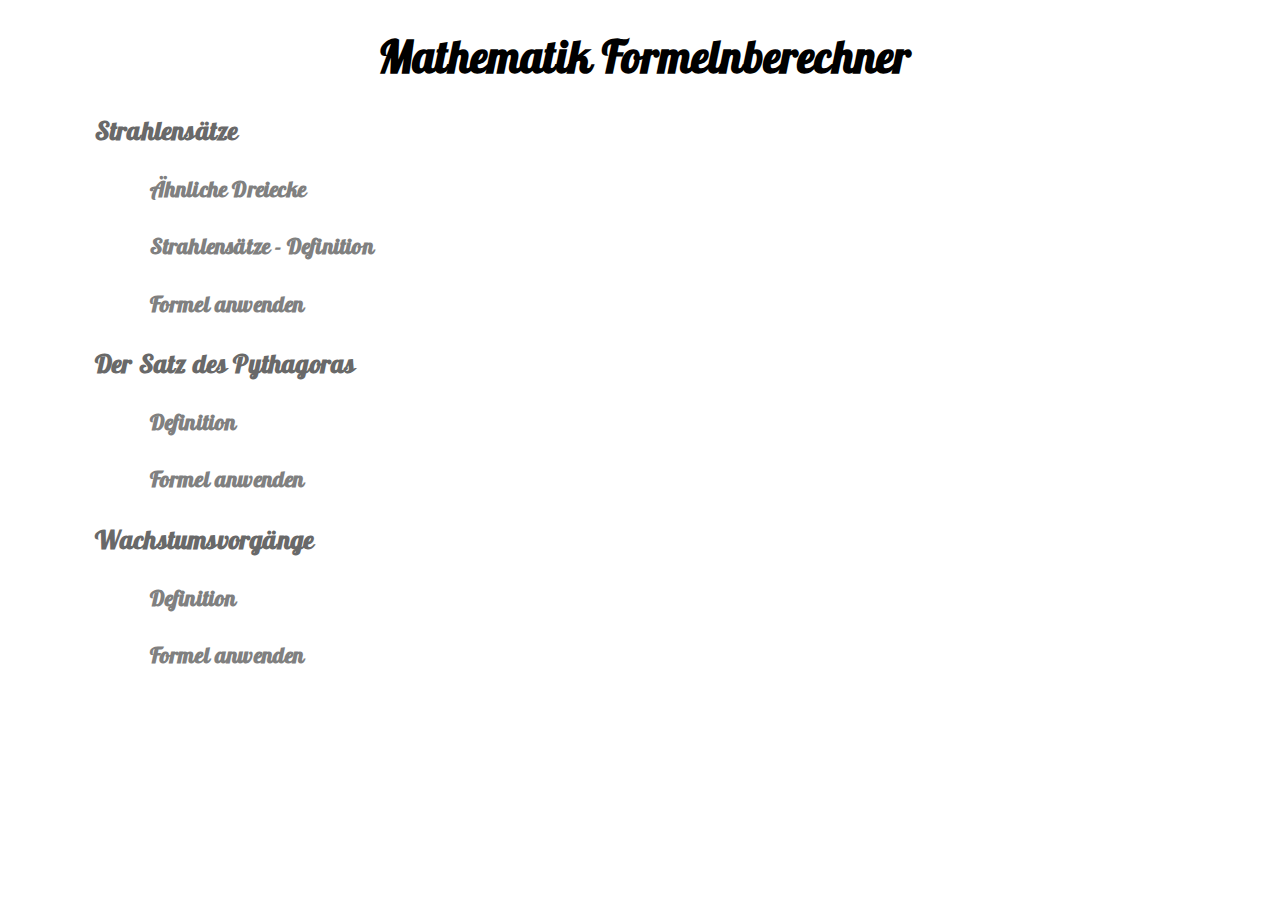
==== index.html @ 8cf4c719 "Update index.html" ====
<!DOCTYPE html>
<html lang="en" >

<head>
    <!-- Global site tag (gtag.js) - Google Analytics -->
    <script async src="https://www.googletagmanager.com/gtag/js?id=UA-116200681-1"></script>
    <script>
      window.dataLayer = window.dataLayer || [];
      function gtag(){dataLayer.push(arguments);}
      gtag('js', new Date());
      gtag('config', 'UA-116200681-1');
    </script>
    <meta charset="UTF-8">
    <meta charset="utf-8" />
    <meta name="viewport" content="width=device-width, initial-scale=1.0" />
    <link rel="stylesheet" type="text/css" href="headings.css">
    <link href='https://fonts.googleapis.com/css?family=Lobster' rel='stylesheet'>
    <link rel="apple-touch-icon" sizes="57x57" href="https://image.ibb.co/etaiUc/apple_icon_57x57.png">
    <link rel="apple-touch-icon" sizes="60x60" href="https://image.ibb.co/ePDsNx/apple_icon_60x60.png">
    <link rel="apple-touch-icon" sizes="72x72" href="https://image.ibb.co/gWgq9c/android_icon_72x72.png">
    <link rel="apple-touch-icon" sizes="76x76" href="https://image.ibb.co/jRviUc/apple_icon_76x76.png">
    <link rel="apple-touch-icon" sizes="114x114" href="apple-icon-https://image.ibb.co/ndrOUc/apple_icon_114x114.png">
    <link rel="apple-touch-icon" sizes="120x120" href="https://image.ibb.co/mWviUc/apple_icon_120x120.png">
    <link rel="apple-touch-icon" sizes="144x144" href="https://image.ibb.co/bWNV9c/android_icon_144x144.png">
    <link rel="apple-touch-icon" sizes="152x152" href="https://image.ibb.co/jDogFH/apple_icon_152x152.png">
    <link rel="apple-touch-icon" sizes="180x180" href="https://image.ibb.co/cQhaaH/apple_icon_180x180.png">
    <link rel="icon" type="image/png" sizes="192x192"  href="https://image.ibb.co/kmyRhx/android_icon_192x192.png">
    <link rel="icon" type="image/png" sizes="32x32" href="https://image.ibb.co/mRNaaH/favicon_32x32.png">
    <link rel="icon" type="image/png" sizes="96x96" href="https://image.ibb.co/hnygFH/android_icon_96x96.png">
    <link rel="icon" type="image/png" sizes="16x16" href="https://image.ibb.co/nLb1FH/favicon_16x16.png">
    <link rel="manifest" href="/manifest.json">
    <meta name="msapplication-TileColor" content="#ffffff">
    <meta name="msapplication-TileImage" content="/ms-icon-144x144.png">
    <meta name="theme-color" content="#ffffff">
    <meta name="title" content="Formelrechner für Strahlensätze Satz des Pythagoras Wachstumsvorgänge">
    <meta name="description" content="Eine Zusammenfassung un Formelberechner für die Themen: Strahlensätze, Satz des Pythagoras, Wachstumsvorgang.">
    <meta name="keywords" content="Satz des Pythagoras, Strahlensätze, Mathematik, Wachstumsvorgang, Formelberechner">
    <meta name="robots" content="index, follow">
    <meta http-equiv="Content-Type" content="text/html; charset=utf-8">
    <meta name="language" content="Deutsch">
    <meta name="author" content="Tim Kantor">
    <title>Mathematik</title>
  
</head>
  <body>
  
    <h1>Mathematik Formelnberechner</h1>
 
    <a href="anlichefiguren.html"><h3>Strahlensätze</h3></a>
      <a href="anlichefiguren.html#zweitens"><h4>Ähnliche Dreiecke</h4></a>
      <a href="anlichefiguren.html#drittens"><h4>Strahlensätze - Definition</h4></a>
      <a href="anlichefiguren.html#viertens"><h4>Formel anwenden</h4></a>

      <a href="satzdespythagoras.html"><h3>Der Satz des Pythagoras</h3></a>
      <a href="satzdespythagoras.html#zweitens"><h4>Definition</h4></a>
      <a href="satzdespythagoras.html#drittens"><h4>Formel anwenden</h4></a>
      <a href="wachstumsvorgang.html"><h3>Wachstumsvorgänge</h3></a>
      <a href="wachstumsvorgang.html#zweitens"><h4>Definition</h4></a>
      <a href="wachstumsvorgang.html#drittens"><h4>Formel anwenden</h4></a>

    <script  src="js/index.js"></script>
</body>

</html>
---- headings.css ----
html{
  background: url("http://www.intrawallpaper.com/static/images/White-Background-9B1.jpg");
  background-repeat: no-repeat;
  background-position: top;
  -webkit-background-size: cover;
  -moz-background-size: cover;
  -o-background-size: cover;
  background-size: cover;
}
h1 {
  text-align: center;
}
h2 {
  padding-left: 10px;
  margin-bottom: -0.5em;
}
h3 {
  padding-left: 3em;
  color: DimGray;
}
h4 {
  padding-left: 6em;
  color: Gray;
}
body {
  margin-left: 0.8em;
  font-family: "Lobster";
  font-size: 22px;
  letter-spacing: 0.2px;
}

a:link {
  text-decoration: none;
}

a:visited {
  text-decoration: none;
}

a:hover {
  text-decoration: underline;
  color: Gray;
}

a:active {
  text-decoration: underline;
}
.crop {
  width: 130px;
  height: 30px;
  overflow: hidden;
}
img {
    z-index: -1;
}
.crop img {
  width: 120px;
  height: 55px;
  margin: 0px 0 0 -7px;
}

.croppp img {
  width: 150px;
  height: 80px;
  margin: 0px 0 0 0px;
}
.cropppp img {
  width: 200px;
  height: 80px;
  margin: 0px 0 0 0px;
}
.croppppp img {
  width: 300px;
  height: 80px;
  margin: 0px 0 0 0px;
}
.cropppppp img {
  width: 180px;
  height: 80px;
  margin: 0px 0 0 0px;
}
.cropp {
  width: 130px;
  height: 30px;
  overflow: hidden;
}

.cropp img {
  width: 130px;
  height: 60px;
  margin: -30px 0 0 -7px;
}
label,
button {
  display: block;
  margin: 2em;
}

table,
td,
th {
  border: 1px solid black;
}
.centered {
  position: absolute;
  top: 50%;
  left: 5%;
  transform: translate(-50%, -50%);
}
.container {
  position: relative;
  text-align: center;
  color: black;
}
p {
  font-size: 1.1em;
}
ol {
  color: rgb(60, 60, 60);
  font-size: 1.2em;
}
.nomargin {
  margin-left: -3em;
  margin-bottom: 0.05em;
  letter-spacing: 1.2px;
  color: rgb(60, 60, 60);
  text-decoration: underline rgb(60, 60, 60);
}
.nomarginh4 {
  margin-left: -6em;
  margin-bottom: 0.7em;
  letter-spacing: 1.2px;
  color: rgb(60, 60, 60);
  text-decoration: underline rgb(60, 60, 60);
}
.underline {
  text-decoration: underline;
}
label {
  margin-left: 2em;
}
.position {
  position: absolute;
  margin-left: 80px;
  margin-top: -35px;
  width: 300px;
  height: 190px;
  border: 3px solid;
}
.frac { display: inline-block;
    position: relative;
    vertical-align: middle;
    letter-spacing: 0.001em;
    text-align: center;
    z-index:-1;
}
.frac > span {
    display: block;
    padding: 0.1em;
}
.frac span.bottom {
    border-top: thin solid black;
}
.frac span.symbol {
    display: none;
} 
center{
  position: centered;
}
input[type=button], input[type=submit], input[type=reset] {
	background-color: Gray;
    border: none;
    color: white;
    text-decoration: none;
    cursor: pointer;
    width: 6%;
    height: 3%;
    margin: -20px 30px;
}
.marginbottomm{
    margin-bottom: 10px!important;
}
input[type=number] {
    width: 7%;
    padding: 12px 20px;
    margin: 8px 0;
    box-sizing: border-box;
    border: 3px solid #ccc;
    -webkit-transition: 0.5s;
    transition: 0.5s;
    outline: none;
    font-family: lobster;
    font-size: 15px;
}

input[type=number]:focus {
    border: 3px solid #555;
}
input {
  cursor: pointer;
  box-shadow: 0 0 4px #999;
  outline: none;
  width: 3.5em;
}

.ripple {
  background-position: center;
  transition: background 0.3s;
}
.ripple:hover {
  background: #696969 radial-gradient(circle, transparent 1%, #4a4c4c 1%) center/15000%;
}
.ripple:active {
  background-color: #bfc7c97;
  background-size: 100%;
  transition: background 0s;
}
.top-container {
  background-color: #f1f1f1;
  padding: 0.1px;
  text-align: center;
  height: auto;
  margin-left: -0.8em;
  margin-top: -10px;
  margin-right: -0.8em;  
}

.header {
  padding: 10px 16px;
  background: #555;
  color: #f1f1f1;
  margin-left: -0.8em;
  margin-right: -0.8em;  
}

.content {
  padding: 16px;
}

.sticky {
  position: fixed;
  top: 0;
  width: 100%;
}

.sticky + .content {
  padding-top: 102px;
}
.sidenav {
    height: 100%;
    width: 0;
    position: fixed;
    z-index: 2;
    top: 0;
    left: 0;
    background-color: #111;
    overflow-x: hidden;
    transition: 0.5s;
    padding-top: 60px;
    position: fixed;
    top: 0;
}

.sidenav a {
    padding: 8px 8px 8px 24px;
    text-decoration: none;
    font-size: 25px;
    color: #818181;
    display: block;
    transition: 0.3s;
    z-index: 2;
}

.sidenav a:hover {
    color: #f1f1f1;
}

.sidenav .closebtn {
    position: absolute;
    top: 0;
    right: 25px;
     font-size: 36px;
     margin-left: 50px;

}
.titl{
    text-align: center;
    margin-top: -40px;
    text-decoration: underline;
}
.opacityt{
    color: rgba(255,255,255,0);
}
.id{
    padding-top:60px;
}
@media screen and (max-width:1080px) {
  input[type=number] {
    width: 20%;
    padding: 12px 20px;
    margin: 8px 0;
    box-sizing: border-box;
    border: 3px solid #ccc;
    -webkit-transition: 0.5s;
    transition: 0.5s;
    outline: none;
    font-family: lobster;
    font-size: 15px;
    }
    input[type=number]:focus {
    border: 3px solid #555;
    }
    input[type=button], input[type=submit], input[type=reset] {
	background-color: Gray;
    border: none;
    color: white;
    text-decoration: none;
    cursor: pointer;
    width: 18%;
    height: 6%;
    margin: 20px 30px;
}
    .marginbottomm{
        margin-bottom: 10px!important;
    }
    html{
      background: url("http://www.intrawallpaper.com/static/images/White-Background-9B1.jpg");
      background-repeat: no-repeat !important;
      background-position: top
      -webkit-background-size: cover;
      -moz-background-size: cover;
      -o-background-size: cover;
      background-size: cover;
      
    }
    body {
      margin-left: 0.8em;
      font-family: "Lobster";
      font-size: 16px;
      letter-spacing: 0.2px;
    }
    table{
        margin-right: 10px;
    }
    .position {
      position: absolute;
      margin-top: 100px;
      margin-left: -10px;
      width: 150px;
      height: 80px;
      border: 3px solid;
    }
    .titl{
    text-align: center;
    margin-top: -27px;
    text-decoration: underline;
    font-size: 17px;
    }
	
}
@media screen and (max-width:720px) {
  input[type=number] {
    width: 30%;
    padding: 12px 20px;
    margin: 8px 0;
    box-sizing: border-box;
    border: 3px solid #ccc;
    -webkit-transition: 0.5s;
    transition: 0.5s;
    outline: none;
    font-family: lobster;
    font-size: 15px;
    }
    input[type=number]:focus {
    border: 3px solid #555;
    }
    input[type=button], input[type=submit], input[type=reset] {
	background-color: Gray;
    border: none;
    color: white;
    text-decoration: none;
    cursor: pointer;
    width: 24%;
    height: 6%;
    margin: 20px 30px;
}
    .marginbottomm{
        margin-bottom: 10px!important;
    }
    html{
      margin: 0;
      padding: 0; 
      background: url("http://kb4images.com/images/polygon-wallpaper/36628320-polygon-wallpaper.jpg") !important;
      -webkit-background-size: cover;
      -moz-background-size: cover;
      -o-background-size: cover;
      background-size: cover;
      background-repeat: no-repeat;
      
    }
    body {
      margin-left: 0.8em;
      font-family: "Lobster";
      font-size: 16px;
      letter-spacing: 0.2px;
    }
    table{
        margin-right: 10px;
    }
    .position {
      position: absolute;
      margin-top: 100px;
      margin-left: -10px;
      width: 150px;
      height: 80px;
      border: 3px solid;
    }
}
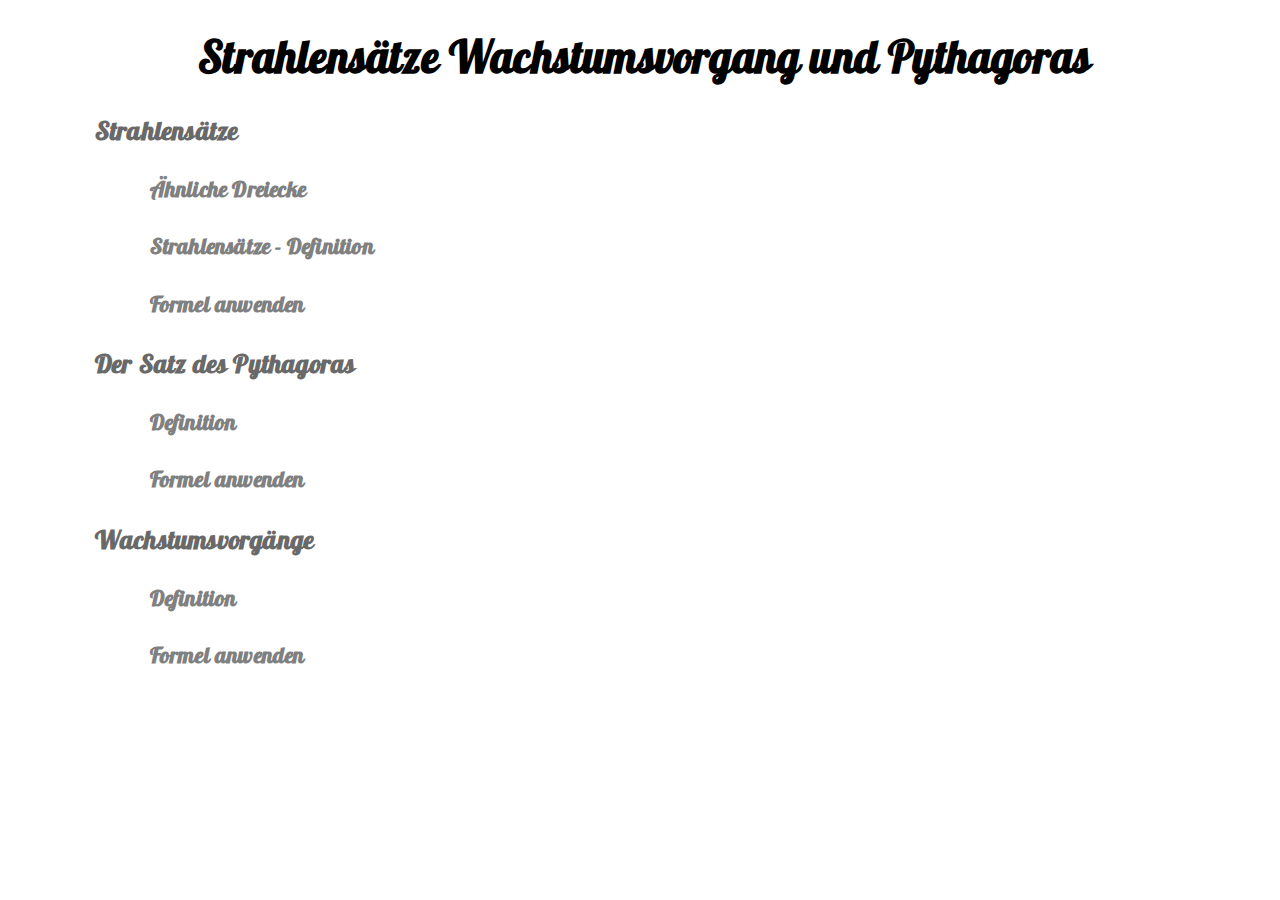
==== commit a83f120e: "Update index.html" ====
--- a/index.html
+++ b/index.html
@@ -33,18 +33,18 @@
     <meta name="msapplication-TileImage" content="/ms-icon-144x144.png">
     <meta name="theme-color" content="#ffffff">
     <meta name="title" content="Formelrechner für Strahlensätze Satz des Pythagoras Wachstumsvorgänge">
-    <meta name="description" content="Eine Zusammenfassung un Formelberechner für die Themen: Strahlensätze, Satz des Pythagoras, Wachstumsvorgang.">
+    <meta name="description" content="Eine Zusammenfassung und Formelberechner für die Themen: Strahlensätze, Satz des Pythagoras, Wachstumsvorgang.">
     <meta name="keywords" content="Satz des Pythagoras, Strahlensätze, Mathematik, Wachstumsvorgang, Formelberechner">
     <meta name="robots" content="index, follow">
     <meta http-equiv="Content-Type" content="text/html; charset=utf-8">
     <meta name="language" content="Deutsch">
     <meta name="author" content="Tim Kantor">
-    <title>Mathematik</title>
+    <title>Strahlensätze Wachstumsvorgang und Pythagoras</title>
   
 </head>
   <body>
   
-    <h1>Mathematik Formelnberechner</h1>
+    <h1>Strahlensätze Wachstumsvorgang und Pythagoras</h1>
  
     <a href="anlichefiguren.html"><h3>Strahlensätze</h3></a>
       <a href="anlichefiguren.html#zweitens"><h4>Ähnliche Dreiecke</h4></a>
@@ -57,7 +57,7 @@
       <a href="wachstumsvorgang.html"><h3>Wachstumsvorgänge</h3></a>
       <a href="wachstumsvorgang.html#zweitens"><h4>Definition</h4></a>
       <a href="wachstumsvorgang.html#drittens"><h4>Formel anwenden</h4></a>
-
+      <h2>&nbsp;</h2>
     <script  src="js/index.js"></script>
 </body>
 
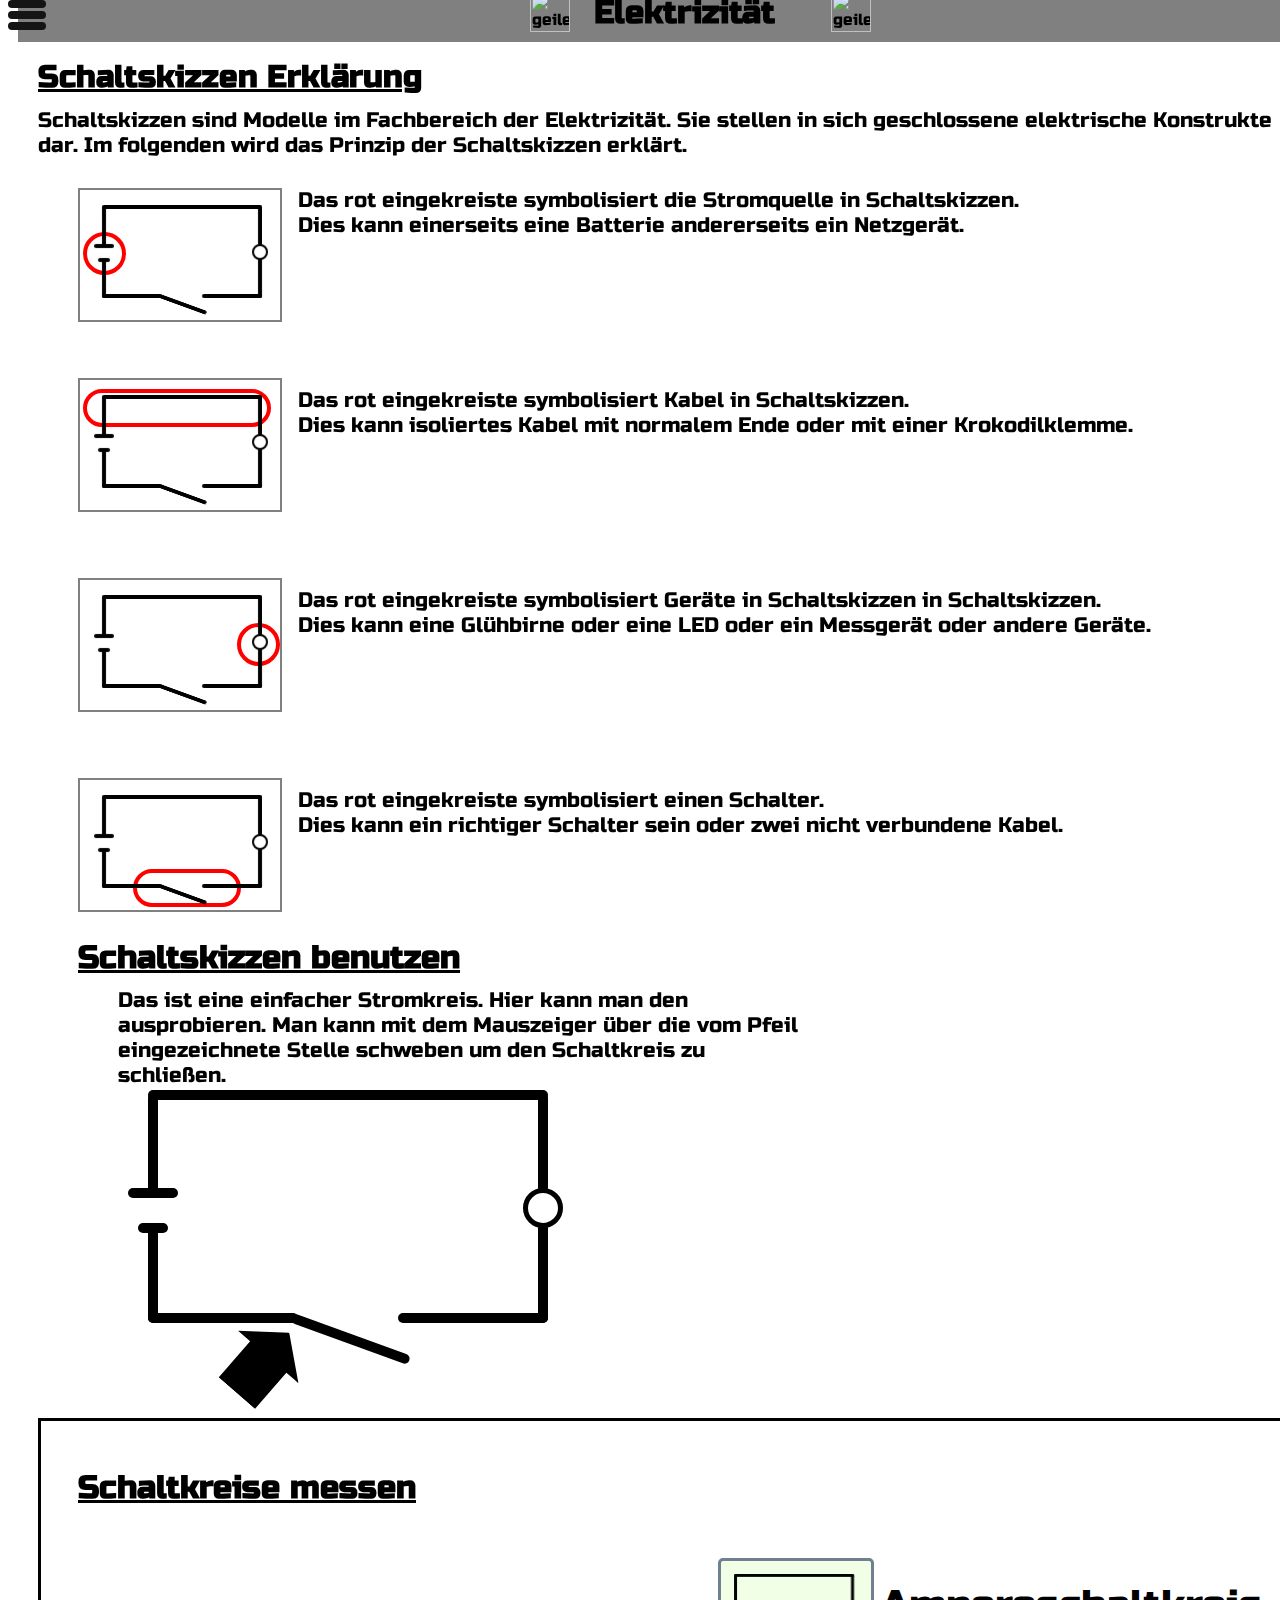
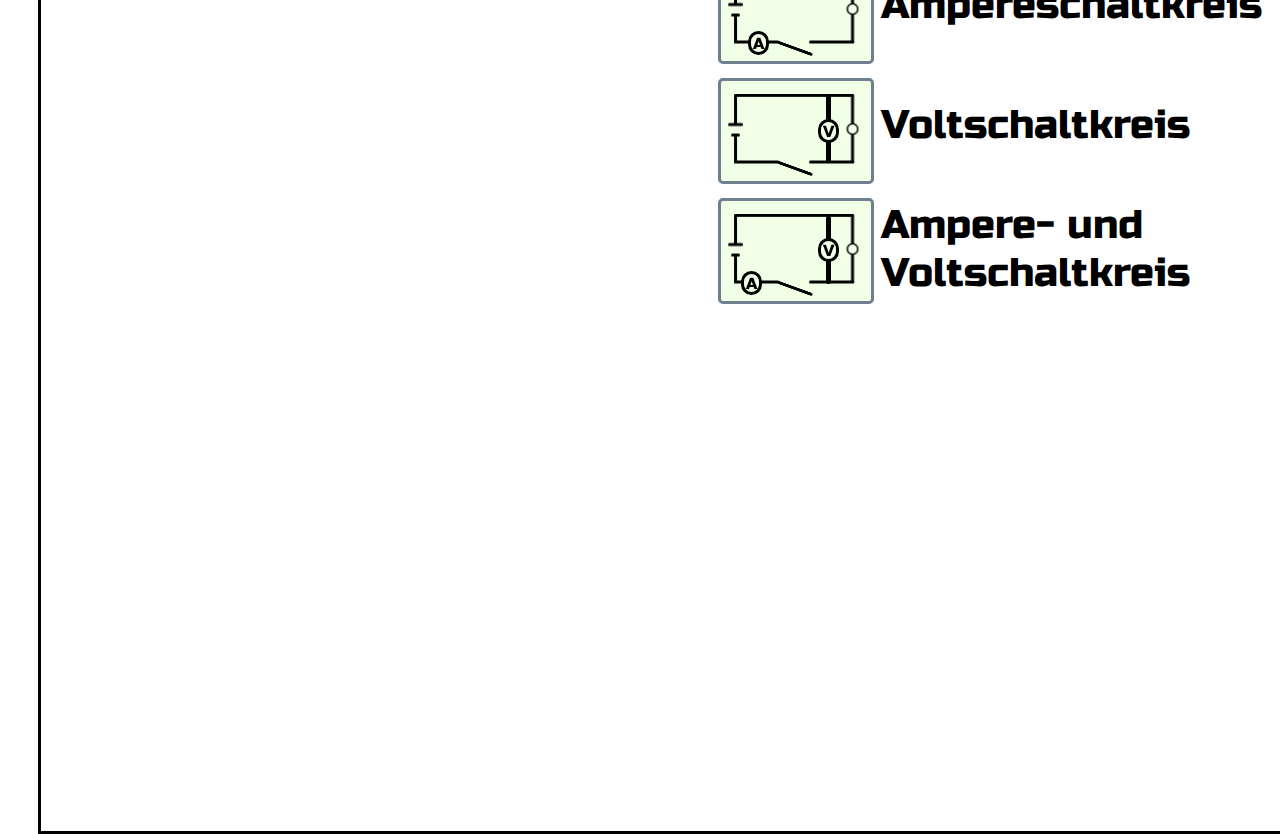
==== commit 5d5c752f: "Add files via upload" ====
--- a/index.html
+++ b/index.html
@@ -1,64 +1,476 @@
-<!DOCTYPE html>
-<html lang="en" >
-
-<head>
-    <!-- Global site tag (gtag.js) - Google Analytics -->
-    <script async src="https://www.googletagmanager.com/gtag/js?id=UA-116200681-1"></script>
-    <script>
-      window.dataLayer = window.dataLayer || [];
-      function gtag(){dataLayer.push(arguments);}
-      gtag('js', new Date());
-      gtag('config', 'UA-116200681-1');
-    </script>
-    <meta charset="UTF-8">
-    <meta charset="utf-8" />
-    <meta name="viewport" content="width=device-width, initial-scale=1.0" />
-    <link rel="stylesheet" type="text/css" href="headings.css">
-    <link href='https://fonts.googleapis.com/css?family=Lobster' rel='stylesheet'>
-    <link rel="apple-touch-icon" sizes="57x57" href="https://image.ibb.co/etaiUc/apple_icon_57x57.png">
-    <link rel="apple-touch-icon" sizes="60x60" href="https://image.ibb.co/ePDsNx/apple_icon_60x60.png">
-    <link rel="apple-touch-icon" sizes="72x72" href="https://image.ibb.co/gWgq9c/android_icon_72x72.png">
-    <link rel="apple-touch-icon" sizes="76x76" href="https://image.ibb.co/jRviUc/apple_icon_76x76.png">
-    <link rel="apple-touch-icon" sizes="114x114" href="apple-icon-https://image.ibb.co/ndrOUc/apple_icon_114x114.png">
-    <link rel="apple-touch-icon" sizes="120x120" href="https://image.ibb.co/mWviUc/apple_icon_120x120.png">
-    <link rel="apple-touch-icon" sizes="144x144" href="https://image.ibb.co/bWNV9c/android_icon_144x144.png">
-    <link rel="apple-touch-icon" sizes="152x152" href="https://image.ibb.co/jDogFH/apple_icon_152x152.png">
-    <link rel="apple-touch-icon" sizes="180x180" href="https://image.ibb.co/cQhaaH/apple_icon_180x180.png">
-    <link rel="icon" type="image/png" sizes="192x192"  href="https://image.ibb.co/kmyRhx/android_icon_192x192.png">
-    <link rel="icon" type="image/png" sizes="32x32" href="https://image.ibb.co/mRNaaH/favicon_32x32.png">
-    <link rel="icon" type="image/png" sizes="96x96" href="https://image.ibb.co/hnygFH/android_icon_96x96.png">
-    <link rel="icon" type="image/png" sizes="16x16" href="https://image.ibb.co/nLb1FH/favicon_16x16.png">
-    <link rel="manifest" href="/manifest.json">
-    <meta name="msapplication-TileColor" content="#ffffff">
-    <meta name="msapplication-TileImage" content="/ms-icon-144x144.png">
-    <meta name="theme-color" content="#ffffff">
-    <meta name="title" content="Formelrechner für Strahlensätze Satz des Pythagoras Wachstumsvorgänge">
-    <meta name="description" content="Eine Zusammenfassung und Formelberechner für die Themen: Strahlensätze, Satz des Pythagoras, Wachstumsvorgang.">
-    <meta name="keywords" content="Satz des Pythagoras, Strahlensätze, Mathematik, Wachstumsvorgang, Formelberechner">
-    <meta name="robots" content="index, follow">
-    <meta http-equiv="Content-Type" content="text/html; charset=utf-8">
-    <meta name="language" content="Deutsch">
-    <meta name="author" content="Tim Kantor">
-    <title>Strahlensätze Wachstumsvorgang und Pythagoras</title>
-  
-</head>
-  <body>
-  
-    <h1>Strahlensätze Wachstumsvorgang und Pythagoras</h1>
- 
-    <a href="anlichefiguren.html"><h3>Strahlensätze</h3></a>
-      <a href="anlichefiguren.html#zweitens"><h4>Ähnliche Dreiecke</h4></a>
-      <a href="anlichefiguren.html#drittens"><h4>Strahlensätze - Definition</h4></a>
-      <a href="anlichefiguren.html#viertens"><h4>Formel anwenden</h4></a>
-
-      <a href="satzdespythagoras.html"><h3>Der Satz des Pythagoras</h3></a>
-      <a href="satzdespythagoras.html#zweitens"><h4>Definition</h4></a>
-      <a href="satzdespythagoras.html#drittens"><h4>Formel anwenden</h4></a>
-      <a href="wachstumsvorgang.html"><h3>Wachstumsvorgänge</h3></a>
-      <a href="wachstumsvorgang.html#zweitens"><h4>Definition</h4></a>
-      <a href="wachstumsvorgang.html#drittens"><h4>Formel anwenden</h4></a>
-      <h2>&nbsp;</h2>
-    <script  src="js/index.js"></script>
-</body>
-
-</html>
+<html lang="en">
+
+<head>
+  <meta charset="UTF-8">
+  <title>A Pen by Tim Kantor</title>
+  <link rel="stylesheet" href="css/style.css">
+  <link href="https://fonts.googleapis.com/css?family=Cinzel|Monoton|Russo+One" rel="stylesheet">
+</head>
+
+<body>
+  <div class="a">
+    <div class="bar">
+    </div>
+    <div class="bar">
+    </div>
+    <div class="bar">
+    </div>
+  </div>
+  <div class="c">
+    </br>
+    </br>
+    </br>
+    </br><a class="margin-left" href="#one">Schaltskizzen     Erklärung</a>
+    </br>
+    </br>
+    </br>
+    </br>
+    </br>
+    </br><a class="margin-left" href="#two">Schaltskizzen benutzen</a>
+    </br>
+    </br>
+    </br>
+    </br>
+    </br>
+    </br><a class="margin-left" href="#two">Schaltskizzen messen</a>
+</br>
+    </br>
+    </br>
+    </br>
+    </br>
+    </br><a class="margin-left" href="impressum.html">Impressum</a>
+  </div>
+  </div>
+  <div class="background">
+    <img class="blitzlinks" src="https://image.ibb.co/jpz4BJ/index2.png" alt="geiler Blitz">
+    <h1> Elektrizität </h1>
+    <img class="blitzrechts" src="https://image.ibb.co/jpz4BJ/index2.png" alt="geiler Blitz">
+  </div>
+  <h2>
+    <p class="top" id="one">Schaltskizzen Erklärung</p>
+  </h2>
+  <p class="firstparagraph"> Schaltskizzen sind Modelle im Fachbereich der Elektrizität. Sie stellen in sich geschlossene elektrische Konstrukte dar. Im folgenden wird das Prinzip der  Schaltskizzen erklärt.</p>
+<p class="stromquelle" > Das rot eingekreiste symbolisiert die Stromquelle in Schaltskizzen.</br>Dies kann einerseits eine Batterie andererseits ein Netzgerät.  
+</p>
+    <div class="bord">
+</div>
+<div class="roterkreis">
+</div>
+    <div class="einfacherschaltkreisdergeraet5">
+      <div class="barvertikalger1">
+      </div>
+      <div class="barvertikalger2">
+      </div>
+      <div class="barvertikalm3">
+      </div>
+      <div class="barvertikalp4">
+      </div>
+      <div class="circleborder">
+      </div>
+      <div class="barhorizontalo1">
+      </div>
+      <div class="barhorizontalp2">
+      </div>
+      <div class="barhorizontalm3">
+      </div>
+      <div class="barhorizontalvs4">
+      </div>
+      <div class="barhorizontalps5">
+      </div>
+      <div class="barhorizontal6s">
+      </div>
+      <div class="lampe">
+      </div>
+    </div>
+<p class="kabel" > Das rot eingekreiste symbolisiert Kabel in Schaltskizzen.</br>Dies kann isoliertes Kabel mit normalem Ende oder mit einer Krokodilklemme.
+</p>
+<div class="kabel">
+    <div class="bord">
+</div>
+<div class="roterkreiskabel">
+</div>
+    <div class="einfacherschaltkreisdergeraet5">
+      <div class="barvertikalger1">
+      </div>
+      <div class="barvertikalger2">
+      </div>
+      <div class="barvertikalm3">
+      </div>
+      <div class="barvertikalp4">
+      </div>
+      <div class="circleborder">
+      </div>
+      <div class="barhorizontalo1">
+      </div>
+      <div class="barhorizontalp2">
+      </div>
+      <div class="barhorizontalm3">
+      </div>
+      <div class="barhorizontalvs4">
+      </div>
+      <div class="barhorizontalps5">
+      </div>
+      <div class="barhorizontal6s">
+      </div>
+      <div class="lampe">
+      </div>
+    </div>
+</div>
+<p class="geraet" > Das rot eingekreiste symbolisiert Geräte in Schaltskizzen in Schaltskizzen.</br>Dies kann eine Glühbirne oder eine LED oder ein Messgerät oder andere Geräte.
+</p>
+<div class="geraet">
+    <div class="bord">
+</div>
+<div class="roterkreisgeraet">
+</div>
+    <div class="einfacherschaltkreisdergeraet5">
+      <div class="barvertikalger1">
+      </div>
+      <div class="barvertikalger2">
+      </div>
+      <div class="barvertikalm3">
+      </div>
+      <div class="barvertikalp4">
+      </div>
+      <div class="circleborder">
+      </div>
+      <div class="barhorizontalo1">
+      </div>
+      <div class="barhorizontalp2">
+      </div>
+      <div class="barhorizontalm3">
+      </div>
+      <div class="barhorizontalvs4">
+      </div>
+      <div class="barhorizontalps5">
+      </div>
+      <div class="barhorizontal6s">
+      </div>
+      <div class="lampe">
+      </div>
+    </div>
+</div>
+<p class="schalter" > Das rot eingekreiste symbolisiert einen Schalter.</br>Dies kann ein richtiger Schalter sein oder zwei nicht verbundene Kabel.
+</p>
+<div class="schalter">
+    <div class="bord">
+</div>
+<div class="roterkreisschalter">
+</div>
+    <div class="einfacherschaltkreisdergeraet5">
+      <div class="barvertikalger1">
+      </div>
+      <div class="barvertikalger2">
+      </div>
+      <div class="barvertikalm3">
+      </div>
+      <div class="barvertikalp4">
+      </div>
+      <div class="circleborder">
+      </div>
+      <div class="barhorizontalo1">
+      </div>
+      <div class="barhorizontalp2">
+      </div>
+      <div class="barhorizontalm3">
+      </div>
+      <div class="barhorizontalvs4">
+      </div>
+      <div class="barhorizontalps5">
+      </div>
+      <div class="barhorizontal6s">
+      </div>
+      <div class="lampe">
+      </div>
+    </div>
+  <h1 class="demonstration" id="two">Schaltskizzen benutzen</h1>
+  <p class="demonstration">Das ist eine einfacher Stromkreis. Hier kann man den ausprobieren. Man kann mit dem Mauszeiger über die vom Pfeil eingezeichnete Stelle schweben um den Schaltkreis zu schließen.</p>
+      <div class="test">
+    </div>
+   <div class="einfacherschaltkreisdergeraet1">
+      <div class="barvertikalger1">
+      </div>
+      <div class="barvertikalger2">
+      </div>
+      <div class="barvertikalm3">
+      </div>
+      <div class="barvertikalp4">
+      </div>
+      <div class="circleborder">
+      </div>
+      <div class="barhorizontalo1">
+      </div>
+      <div class="barhorizontalp2">
+      </div>
+      <div class="barhorizontalm3">
+      </div>
+      <div class="barhorizontalvs4">
+      </div>
+      <div class="barhorizontalps5">
+      </div>
+      <div class="barhorizontal6s">
+      </div>
+      <div class="lampe">
+      </div>
+    </div>
+  <div class="borderschaltkreisemessen">
+</div>
+  <h1 class="demonstration1" id="three">Schaltkreise messen</h1>
+   <div class="negativespace">
+  </div>
+    <input type="checkbox" id="cb2" class="hide" />
+  <div class="einfacherschaltkreisdergeraet4" id="one"> 
+      <div class="ampere2">A </div>
+      <div class="barvertikalger1">
+      </div>
+      <div class="barvertikalger2">
+      </div>
+      <div class="barvertikalm3">
+      </div>
+      <div class="barvertikalp4">
+      </div>
+      <div class="circleborder">
+      </div>
+      <div class="barhorizontalo1">
+      </div>
+      <div class="barhorizontalp2">
+      </div>
+      <div class="barhorizontalm3">
+      </div>
+      <div class="barhorizontalvs4">
+      </div>
+      <div class="barhorizontalps5">
+      </div>
+      <div class="barhorizontal6s">
+      </div>
+      <div class="lampe">
+      </div>
+    <p class="ampereschaltkreis">
+      Das ist ein Schaltkreis mit einer Lampe und einem Amperemeter. Ampere gibt die Stromstärke an. Die SI-Einheit von Ampere ist A. Das Amperemeter wird vom Minuspol aus, in Reihe geschaltet. Deckelt man Ampere auf 2 A und stelt 6 Volt ein und ist die Lampe eine 6 Volt; 0,1 A, dann ließt der Amperemeter diese Werte aus: <br> 0,1 A = 100 mA
+    </p>
+    </div>
+    </div>
+    <label for="cb2">
+            <div class="ampere1">A </div>
+  <div class="area1 borderboxelement1">
+  <div class="einfacherschaltkreisdergeraet3">
+  <div class="barvertikalger1">
+   </div>
+    <div class="barvertikalger2" >
+   </div>
+  <div class="barvertikalm3">
+   </div>
+    <div class="barvertikalp4" >
+   </div>
+  <div class="circleborder">
+  </div>
+  <div class="barhorizontalo1">
+  </div>
+    <div class="barhorizontalp2">
+  </div>
+  <div class="barhorizontalm3">
+  </div>
+  <div class="barhorizontalvs4">
+  </div>
+   <div class="barhorizontalps5">
+  </div>
+  <div class="barhorizontal6s">
+  </div>
+  <div class="lampe">
+  </div>
+  </div>
+  <div class="beschriftungampere">
+        Ampereschaltkreis
+    </div>
+  </label>  </label>
+      <br>
+
+<input type="checkbox" id="cb3" class="hide"/>
+    <div class="einfacherschaltkreisdergeraet6" id="two">
+      <div class="barvertikalger1">
+      </div>
+      <div class="volt2">V </div>
+      <div class="barvertikalvolt2"> </div>
+      <div class="barvertikalger2">
+      </div>
+      <div class="barvertikalm3">
+      </div>
+      <div class="barvertikalp4">
+      </div>
+      <div class="circleborder">
+      </div>
+      <div class="barhorizontalo1">
+      </div>
+      <div class="barhorizontalp2">
+      </div>
+      <div class="barhorizontalm3">
+      </div>
+      <div class="barhorizontalvs4">
+      </div>
+      <div class="barhorizontalps5">
+      </div>
+      <div class="barhorizontal6s">
+      </div>
+      <div class="lampe">
+      </div>
+      <p class="ampereschaltkreis">
+      Das ist ein Schaltkreis mit einer Lampe und einem Voltmeter. Volt gibt die Spannung an. Die SI-Einheit von Volt ist V. Das Voltmeter wird parallel zur Lampe geschaltet. Deckelt man Ampere auf 2 A und stelt 6 Volt ein und ist die Lampe eine 6 Volt; 0,1 A, dann ließt das Voltmeter diese Werte aus: <br> 6 Volt = 6000mV
+    </p>
+    </div>
+    </div>
+    <label for="cb3">
+                  <div class="volt">V </div>
+      <div class="barvertikalvolt"> </div>
+  <div class="area borderboxelement">
+  <div class="einfacherschaltkreisdergeraet7">
+  <div class="barvertikalger1">
+   </div>
+    <div class="barvertikalger2" >
+   </div>
+  <div class="barvertikalm3">
+   </div>
+    <div class="barvertikalp4" >
+   </div>
+  <div class="circleborder">
+  </div>
+  <div class="barhorizontalo1">
+  </div>
+    <div class="barhorizontalp2">
+  </div>
+  <div class="barhorizontalm3">
+  </div>
+  <div class="barhorizontalvs4">
+  </div>
+   <div class="barhorizontalps5">
+  </div>
+  <div class="barhorizontal6s">
+  </div>
+  <div class="lampe">
+  </div>
+  </div>
+      <div class="beschriftungampere">
+        Voltschaltkreis
+    </div>
+</label>
+      
+    <input type="checkbox" id="cb4" class="hide" />
+    <div class="einfacherschaltkreisdergeraet9" id="three">
+      <div class="barvertikalger1">
+      </div>
+      <div class="ampere2">A </div>
+      <div class="volt2">V </div>
+      <div class="barvertikalvolt2"> </div>
+      <div class="barvertikalger2">
+      </div>
+      <div class="barvertikalm3">
+      </div>
+      <div class="barvertikalp4">
+      </div>
+      <div class="circleborder">
+      </div>
+      <div class="barhorizontalo1">
+      </div>
+      <div class="barhorizontalp2">
+      </div>
+      <div class="barhorizontalm3">
+      </div>
+      <div class="barhorizontalvs4">
+      </div>
+      <div class="barhorizontalps5">
+      </div>
+      <div class="barhorizontal6s">
+      </div>
+      <div class="lampe">
+      </div>
+      <p class="ampereschaltkreis">
+      Das ist ein Schaltkreis mit einer Lampe und einem Amperemeter. Ampere gibt die Stromstärke an. Die SI-Einheit von Ampere ist A. Das Amperemeter wird vom Minuspol aus, in Reihe geschaltet. Das Voltmeter wird parallel zur Lampe geschaltet. Man deckelt Ampere auf 2 A und stellt 6 Volt ein und ist die Lampe eine 6 Volt; 0,1 A, dann ließt der Amperemeter folgende Werte aus:
+        <div class="tableav">
+          <table>
+  <tr>
+    <th>Volt</th>
+    <th>Ampere</th>
+    <th>Widerstand</th>
+  </tr>
+  <tr>
+    <td>0 V</td>
+    <td>0 A</td>
+    <td>0 &#8486;</td>
+  </tr>
+  <tr>
+    <td>1 V</td>
+    <td>0,035 A</td>
+    <td>28,5 &#8486;</td>
+  </tr>
+  <tr>
+    <td>2 A</td>
+    <td>0,055 V</td>
+    <td>36 &#8486;</td>
+  </tr>
+  <tr>
+    <td>3 V</td>
+    <td>0,070 A</td>
+    <td>43 &#8486;</td>
+  </tr>
+  <tr>
+    <td>4 V</td>
+    <td>0,080 A</td>
+    <td>50 &#8486;</td>
+  </tr>
+  <tr>
+    <td>5 V</td>
+    <td>0,088 A</td>
+    <td>56,8 &#8486;</td>
+  </tr>
+  <tr>
+    <td>6 V</td>
+    <td>0,100 A</td>
+    <td>60 &#8486;</td>
+  </tr>
+</table>
+      </div>
+    </p>
+    </div>
+    </div>
+    <label for="cb4">
+      <div class="volt1">V </div>
+      <div class="barvertikalvolt1"> </div>
+  <div class="area2 borderboxelement2">
+  <div class="einfacherschaltkreisdergeraet8">
+  <div class="barvertikalger1">
+   </div>
+    <div class="barvertikalger2" >
+   </div>
+  <div class="barvertikalm3">
+   </div>
+    <div class="barvertikalp4" >
+   </div>
+  <div class="circleborder">
+  </div>
+  <div class="barhorizontalo1">
+  </div>
+    <div class="barhorizontalp2">
+  </div>
+  <div class="barhorizontalm3">
+  </div>
+  <div class="barhorizontalvs4">
+  </div>
+   <div class="barhorizontalps5">
+  </div>
+  <div class="barhorizontal6s">
+  </div>
+  <div class="lampe">
+  </div>
+  </div>
+                    <div class="beschriftungamperevolt">
+        Ampere- und Voltschaltkreis
+    </div>
+    </label>  </label> </label>
+      <br>
+<div class="ampere">A </div>
+    </div>
+<div>
+</div>
+
+</body>
+
+</html>--- a/css/style.css
+++ b/css/style.css
@@ -0,0 +1,752 @@
+.a {
+  width: 50px;
+  height:50px;
+  z-index: 3;
+  position: fixed;
+  margin-top: -5px;
+  margin-left:-30px;
+}
+.c {
+  display: none;
+  width: 300px;
+  min-height: 110%;
+  margin-top: -8px;
+  margin-left: -10px;
+  background-color: gray;
+  position: fixed;
+  z-index: 1;
+  margin-left:-40px;
+}
+.icon {
+  width: 64px;
+  margin-left: -10px;
+  margin-top: -10px;
+}
+.a:hover + .c {
+  display: block;
+}
+.c:hover {
+  display: block;
+}
+.margin-left {
+  margin-left: 30px;
+  color: white;
+  width:300px;
+  position:absolute;
+  margin-bottom:60px;
+  font-size:30px;
+  position:absolute;
+}
+.bar {
+  width: 38px;
+  height: 8px;
+  background: rgb(20, 20, 20);
+  border-radius: 25px;
+  margin-bottom: 3px;
+}
+.box {
+  width: 1000px;
+  height: 100px;
+  background-color: orange;
+  position: relative;
+}
+.relative {
+  position: relative;
+}
+.hide {
+  display: none;
+}
+#show {
+  width: 500px;
+  height: 50px;
+  background-color: orange;
+  position: relative;
+  z-index: 1;
+  left: 200px;
+  bottom: 100px;
+}
+h1 {
+  margin-left: 50%;
+  position: fixed;
+  margin-top: 4px;
+}
+.blitzlinks {
+  width: 40px;
+  position: fixed;
+  margin-left: 45%;
+  margin-top: 3px;
+}
+.blitzrechts {
+  width: 40px;
+  position: fixed;
+  margin-left: 68.5%;
+  margin-top: 3px;
+}
+.background {
+  background-color: gray;
+  width: 110%;
+  height: 53px;
+  margin-left: -20px;
+  margin-top: -19px;
+  position: fixed;
+  z-index: 2;
+  margin-left:-60px;
+}
+.barvertikalger1 {
+  width: 10px;
+  height: 100px;
+  background-color: black;
+  position: absolute;
+  margin-top: 45px;
+  margin-left: 100px;
+  border-radius: 10px;
+}
+.barvertikalger2 {
+  width: 10px;
+  height: 100px;
+  background-color: black;
+  position: absolute;
+  margin-top: 175px;
+  margin-left: 100px;
+  border-radius: 10px;
+}
+.barvertikalm3 {
+  width: 10px;
+  height: 100px;
+  background-color: black;
+  position: absolute;
+  margin-top: 175px;
+  margin-left: -290px;
+  border-radius: 10px;
+}
+.barvertikalp4 {
+  width: 10px;
+  height: 100px;
+  background-color: black;
+  position: absolute;
+  margin-top: 45px;
+  margin-left: -290px;
+  border-radius: 10px;
+}
+.circleborder {
+  width: 30px;
+  height: 30px;
+  position: absolute;
+  margin-top: 140px;
+  margin-left: 85px;
+  border-radius: 100px;
+  border: 5px solid black;
+}
+.barhorizontalo1 {
+  width: 400px;
+  height: 10px;
+  background-color: black;
+  position: absolute;
+  margin-top: 42px;
+  margin-left: -290px;
+  border-radius: 10px;
+}
+.einfacherschaltkreisdergeraet1 {
+  margin-left: 400px;
+  margin-top: 450px;
+  position: absolute;
+}
+.barhorizontalp2 {
+  width: 50px;
+  height: 10px;
+  background-color: black;
+  position: absolute;
+  margin-top: 140px;
+  margin-left: -310px;
+  border-radius: 10px;
+}
+.barhorizontalm3 {
+  width: 30px;
+  height: 10px;
+  background-color: black;
+  position: absolute;
+  margin-top: 175px;
+  margin-left: -300px;
+  border-radius: 10px;
+}
+.barhorizontalvs4 {
+  width: 150px;
+  height: 10px;
+  background-color: black;
+  position: absolute;
+  margin-top: 265px;
+  margin-left: -290px;
+  border-radius: 10px;
+}
+.barhorizontalps5 {
+  width: 150px;
+  height: 10px;
+  background-color: black;
+  position: absolute;
+  margin-top: 265px;
+  margin-left: -40px;
+  border-radius: 10px;
+}
+.barhorizontal6s {
+  width: 125px;
+  height: 10px;
+  background-color: black;
+  position: absolute;
+  margin-top: 286px;
+  margin-left: -150px;
+  border-radius: 10px;
+  -ms-transform: rotate(20deg); /* IE 9 */
+  -webkit-transform: rotate(20deg); /* Safari 3-8 */
+  transform: rotate(20deg);
+}
+.barhorizontal6s:hover {
+  -ms-transform: rotate(0deg); /* IE 9 */
+  -webkit-transform: rotate(0deg); /* Safari 3-8 */
+  transform: rotate(0deg);
+  margin-top: 265px;
+  transition: 0.4s;
+}
+.lampe {
+  width: 30px;
+  height: 30px;
+  position: absolute;
+  margin-top: 145px;
+  margin-left: 90px;
+  border-radius: 100px;
+  background-color: yellow;
+  opacity: 0;
+}
+.barhorizontal6s:hover + .lampe {
+  opacity: 1;
+  transition-delay: 0.3s;
+  transition-duration: 0.2s;
+}
+
+.ampere {
+  width: 15px;
+  height: 15px;
+  position: absolute;
+  margin-top: 51px;
+  margin-left: 20px;
+  border-radius: 100px;
+  border: 3px black solid;
+  opacity: 1;
+  background-color:rgb(240, 255, 230);
+  text-align: center;
+  padding-bottom:3px;
+}
+.ampere1 {
+  width: 15px;
+  height: 15px;
+  position: absolute;
+  margin-top: 1623px;
+  margin-left:710px;
+  border-radius: 100px;
+  border: 3px black solid;
+  opacity: 1;
+  background-color:rgb(240, 255, 230);
+  text-align: center;
+  padding-bottom:3px;
+}
+.ampere2 {
+  width: 45px;
+  height: 45px;
+  position: absolute;
+  margin-top: 245px;
+  margin-left:-230px;
+  border-radius: 100px;
+  border: 3px black solid;
+  opacity: 1;
+  text-align: center;
+  padding-bottom:0px;
+  background-color:white;
+  z-index: 1;
+  font-size:40px;
+}
+.volt {
+  width: 15px;
+  height: 15px;
+  position: absolute;
+  margin-top: 1711px;
+  margin-left: 780px;
+  border-radius: 100px;
+  border: 3px black solid;
+  opacity: 1;
+  background-color:rgb(240, 255, 230);
+  text-align: center;
+  padding-bottom:3px;
+}
+.barvertikalvolt {
+  width: 5px;
+  height: 68px;
+  background-color: black;
+  position: absolute;
+  margin-top: 1687px;
+  margin-left: 788px;
+  border-radius: 10px;
+  z-index:-1;
+}
+.volt1 {
+  width: 15px;
+  height: 15px;
+  position: absolute;
+  margin-top: 1830px;
+  margin-left: 780px;
+  border-radius: 100px;
+  border: 3px black solid;
+  opacity: 1;
+  background-color:rgb(240, 255, 230);
+  text-align: center;
+  padding-bottom:3px;
+}
+.barvertikalvolt1 {
+  width: 5px;
+  height: 68px;
+  background-color: black;
+  position: absolute;
+  margin-top: 1808px;
+  margin-left: 788px;
+  border-radius: 10px;
+  z-index:-1;
+}
+.volt2 {
+  width: 45px;
+  height: 45px;
+  position: absolute;
+  margin-top: 135px;
+  margin-left: 0px;
+  border-radius: 100px;
+  border: 3px black solid;
+  opacity: 1;
+  background-color:white;
+  text-align: center;
+  padding-bottom:3px;
+  font-size:40px;
+}
+.barvertikalvolt2 {
+  width: 10px;
+  height: 222px;
+  background-color: black;
+  position: absolute;
+  margin-top: 48px;
+  margin-left: 19px;
+  border-radius: 10px;
+  z-index:-1;
+}
+.einfacherschaltkreisdergeraet2 {
+  position: absolute;
+  width: 100px;
+  height: 100px;
+  -ms-transform: scale(2, 3); /* IE 9 */
+  -webkit-transform: scale(2, 3); /* Safari */
+  transform: scale(1, 0.3); /* Standard syntax */
+  margin-left: 1500px;
+  margin-top: 100px;
+}
+.einfacherschaltkreisdergeraet3 {
+  position: absolute;
+  -ms-transform: scale(2, 3); /* IE 9 */
+  -webkit-transform: scale(2, 3); /* Safari */
+  transform: scale(0.3, 0.3); /* Standard syntax */
+  margin-left: 100px;
+  margin-top: 0px;
+}
+.einfacherschaltkreisdergeraet4 {
+  position: absolute;
+  width: 140px;
+  height:350px;
+  -ms-transform: scale(0, 0); /* IE 9 */
+  -webkit-transform: scale(0, 0); /* Safari */
+  transform: scale(0, 0); /* Standard syntax */
+  margin-left: 90px;
+  margin-top:1132px;
+  border:5px solid gray;
+  border-radius: 25px;
+  padding-left:340px;
+  z-index:-2;
+  background-color:white;
+}
+.einfacherschaltkreisdergeraet5 {
+  position: absolute;
+  width: 100px;
+  height: 100px;
+  -ms-transform: scale(0.4, 0.4); /* IE 9 */
+  -webkit-transform: scale(0.4, 0.4); /* Safari */
+  transform: scale(0.4, 0.4); /* Standard syntax */
+  margin-left: 150px;
+  margin-top: 150px;
+
+}
+.einfacherschaltkreisdergeraet6 {
+  position: absolute;
+  width: 140px;
+  height:350px;
+  -ms-transform: scale(0, 0); /* IE 9 */
+  -webkit-transform: scale(0, 0); /* Safari */
+  transform: scale(0, 0); /* Standard syntax */
+  margin-left: -593px;
+  margin-top:0px;
+  border:5px solid gray;
+  border-radius: 25px;
+  padding-left:340px;
+}
+.einfacherschaltkreisdergeraet7 {
+  position: absolute;
+  -ms-transform: scale(2, 3); /* IE 9 */
+  -webkit-transform: scale(2, 3); /* Safari */
+  transform: scale(0.3, 0.3); /* Standard syntax */
+  margin-left: 100px;
+  margin-top: 0px;
+}
+.einfacherschaltkreisdergeraet8 {
+  position: absolute;
+  -ms-transform: scale(2, 3); /* IE 9 */
+  -webkit-transform: scale(2, 3); /* Safari */
+  transform: scale(0.3, 0.3); /* Standard syntax */
+  margin-left: 100px;
+  margin-top: 0px;
+}
+.einfacherschaltkreisdergeraet9 {
+  position: absolute;
+  width: 140px;
+  height:350px;
+  -ms-transform: scale(0, 0); /* IE 9 */
+  -webkit-transform: scale(0, 0); /* Safari */
+  transform: scale(0, 0); /* Standard syntax */
+  margin-left: -593px;
+  margin-top:-100px;
+  border:5px solid gray;
+  border-radius: 25px;
+  padding-left:340px;
+}
+.ampereschaltkreis{
+  font-size:24px;
+  margin-top:400px;
+  margin-left:-300px;
+}
+.bottombarfix {
+  width: 100%;
+  height: 100px;
+  margin-top: 1000px;
+  position: absolute;
+  background-color: black;
+  opacity: 0;
+}
+span {
+  color: rgba(0, 0, 0, 0);
+}
+input:checked + div#one {
+  -ms-transform: scale(1, 1); /* IE 9 */
+  -webkit-transform: scale(1, 1); /* Safari */
+  transform: scale(1, 1); /* Standard syntax */
+  transition-duration: 1s;
+  transform-origin: 50% 50%;
+}
+input:checked + div#two {
+  -ms-transform: scale(1, 1); /* IE 9 */
+  -webkit-transform: scale(1, 1); /* Safari */
+  transform: scale(1, 1); /* Standard syntax */
+  transition-duration: 1s;
+  transform-origin: 50% 50%;
+}
+input:checked + div#three {
+  -ms-transform: scale(1, 1); /* IE 9 */
+  -webkit-transform: scale(1, 1); /* Safari */
+  transform: scale(1, 1); /* Standard syntax */
+  transition-duration: 1s;
+  transform-origin: 50% 50%;
+}
+.box {
+  width: 1000px;
+  height: 200px;
+  background-color: orange;
+  position: absolute;
+  -ms-transform: scale(0, 0); /* IE 9 */
+  -webkit-transform: scale(0, 0); /* Safari */
+  transform: scale(0, 0); /* Standard syntax */
+  margin-top: 506px;
+}
+.relative {
+  position: relative;
+}
+.hide {
+  display: none;
+}
+#show {
+  width: 500px;
+  height: 50px;
+  background-color: orange;
+  position: relative;
+  z-index: 2;
+  left: 200px;
+  bottom: 100px;
+}
+.test {
+  position: absolute;
+  margin-top: 400px;
+}
+.area {
+  position: absolute;
+  width: 150px;
+  height: 100px;
+  background-color:rgb(240, 255, 230);
+  margin-top: 1670px;
+  margin-left: 680px;
+  z-index:-2;
+}
+.borderboxelement {
+  border: 3px solid slategray;
+  border-radius: 5px;
+}
+.area1 {
+  position: absolute;
+  width: 150px;
+  height: 100px;
+  background-color:rgb(240, 255, 230);
+  margin-top: 1550px;
+  margin-left: 680px;
+  z-index:-1;
+}
+.borderboxelement1 {
+  border: 3px solid slategray;
+  border-radius: 5px;
+}
+.area2 {
+  position: absolute;
+  width: 150px;
+  height: 100px;
+  background-color:rgb(240, 255, 230);
+  margin-top: 1790px;
+  margin-left: 680px;
+}
+.borderboxelement2 {
+  border: 3px solid slategray;
+  border-radius: 5px;
+  z-index:-2;
+}
+html {
+  background-position: center;
+  background-repeat: no-repeat;
+  background-size: cover;
+  min-height: 200%;
+  font-family: 'Russo One', sans-serif;
+  margin-left:30px;
+}
+body {
+  font-size: 100%;
+}
+p {
+  font-size: 1.3em;
+}
+p.top {
+  font-size: 1.3em;
+  margin-top: 50px;
+  position: absolute;
+  text-decoration: underline;
+}
+p.firstparagraph {
+  position: absolute;
+  margin-top: 100px;
+}
+.roterkreis{
+  width: 35px;
+  height: 35px;
+  position: absolute;
+  margin-top: 224px;
+  margin-left: 45px;
+  border-radius: 100px;
+  border: 4px solid red;
+}
+.roterkreiskabel{
+  width: 180px;
+  height: 30px;
+  position: absolute;
+  margin-top: 191px;
+  margin-left: 45px;
+  border-radius: 100px;
+  border: 4px solid red;
+}
+.roterkreisgeraet{
+  width: 35px;
+  height: 35px;
+  position: absolute;
+  margin-top: 225px;
+  margin-left: 199px;
+  border-radius: 100px;
+  border: 4px solid red;
+}
+.roterkreisschalter{
+  width: 100px;
+  height: 30px;
+  position: absolute;
+  margin-top: 271px;
+  margin-left: 95px;
+  border-radius: 100px;
+  border: 4px solid red;
+}
+.bord{
+  border: 2px solid gray;
+  width: 200px;
+  height:130px;
+  position:absolute;
+  margin-top:180px;
+  margin-left:40px;
+  
+}
+p.stromquelle{
+  position:absolute;
+  margin-left: 260px;
+  margin-top:180px;
+}
+p.kabel{
+  position:absolute;
+  margin-left: 260px;
+  margin-top:380px;
+}
+p.geraet{
+  position:absolute;
+  margin-left: 260px;
+  margin-top:580px;
+}
+p.schalter{
+  position:absolute;
+  margin-left: 260px;
+  margin-top:780px;
+}
+p.schalter{
+  position:absolute;
+  margin-left: 260px;
+  margin-top:780px;
+}
+.kabel{
+  margin-top: 190px;
+  position: absolute;
+}
+.geraet{
+  margin-top: 390px;
+  position: absolute;
+}
+.schalter{
+  margin-top: 590px;
+  position: absolute;
+}
+.test{
+  width:80px;
+  height:80px;
+  -webkit-clip-path: polygon(0% 20%, 60% 20%, 60% 0%, 100% 50%, 60% 100%, 60% 80%, 0% 80%);
+clip-path: polygon(0% 20%, 60% 20%, 60% 0%, 100% 50%, 60% 100%, 60% 80%, 0% 80%);
+  background-color:black;
+  position:absolute;
+  margin-top:725px;
+  margin-left:185px;
+  transform: rotate(-49deg);
+}
+h1.demonstration{
+  margin-top:340px;
+  position: absolute;
+  margin-left: 40px;
+  text-decoration: underline;
+  width:500px;  
+}
+h1.demonstration1{
+  margin-top:870px;
+  position: absolute;
+  margin-left: 40px;
+  text-decoration: underline;
+  width:500px;  
+
+}
+.negativespace{
+  margin-bottom:-150px;
+}
+p.demonstration{
+  margin-top: 390px;
+  margin-bottom:100px;
+  margin-left:80px;
+  position:absolute;
+  width:700px;
+}
+.borderbottom{
+  margin-top:5000px;
+  position:absolute;
+  width:200px;
+  height:200px;
+  background-color:black;
+}
+.beschriftungampere{
+  font-size:40px;
+  margin-top:20px;
+  margin-left:160px;
+  position:absolute;
+}
+.beschriftungvolt{
+  font-size:40px;
+  margin-top:20px;
+  margin-left:160px;
+  position:absolute;
+}
+.beschriftungamperevolt{
+  font-size:40px;
+  margin-top:0px;
+  margin-left:160px;
+  position:absolute;
+}
+.borderschaltkreisemessen{
+  width:1300px;
+  height:1010px;
+  position:absolute;
+  border: 3px solid black;
+  margin-top:820px;
+  z-index:-5;
+  margin-bottom:100px;
+}
+table {
+    border-collapse: collapse;
+    width: 100%;
+}
+
+th, td {
+    padding: 15px;
+    text-align: left;
+    border-bottom: 1px solid #ddd;
+}
+.tableav{
+  margin-left:300px;
+  font-size:20px;
+  margin-top:-390px;
+}
+tr:hover {background-color:#f5f5f5;}
+@media only screen and (max-width: 1280px) {
+  .a {
+  width: 40px;
+  z-index: 3;
+  position: fixed;
+  margin-top: -8px;
+}
+    h1 {
+  margin-left: 45%;
+  position: fixed;
+  margin-top: 4px;
+}
+.blitzlinks {
+  width: 40px;
+  position: fixed;
+  margin-left: 40%;
+  margin-top: 3px;
+}
+.blitzrechts {
+  width: 40px;
+  position: fixed;
+  margin-left: 63.5%;
+  margin-top: 3px;
+}
+.background {
+  background-color: gray;
+  width: 110%;
+  height: 53px;
+  margin-left: -20px;
+  margin-top: -19px;
+  position: fixed;
+  z-index: 2;
+}
+}
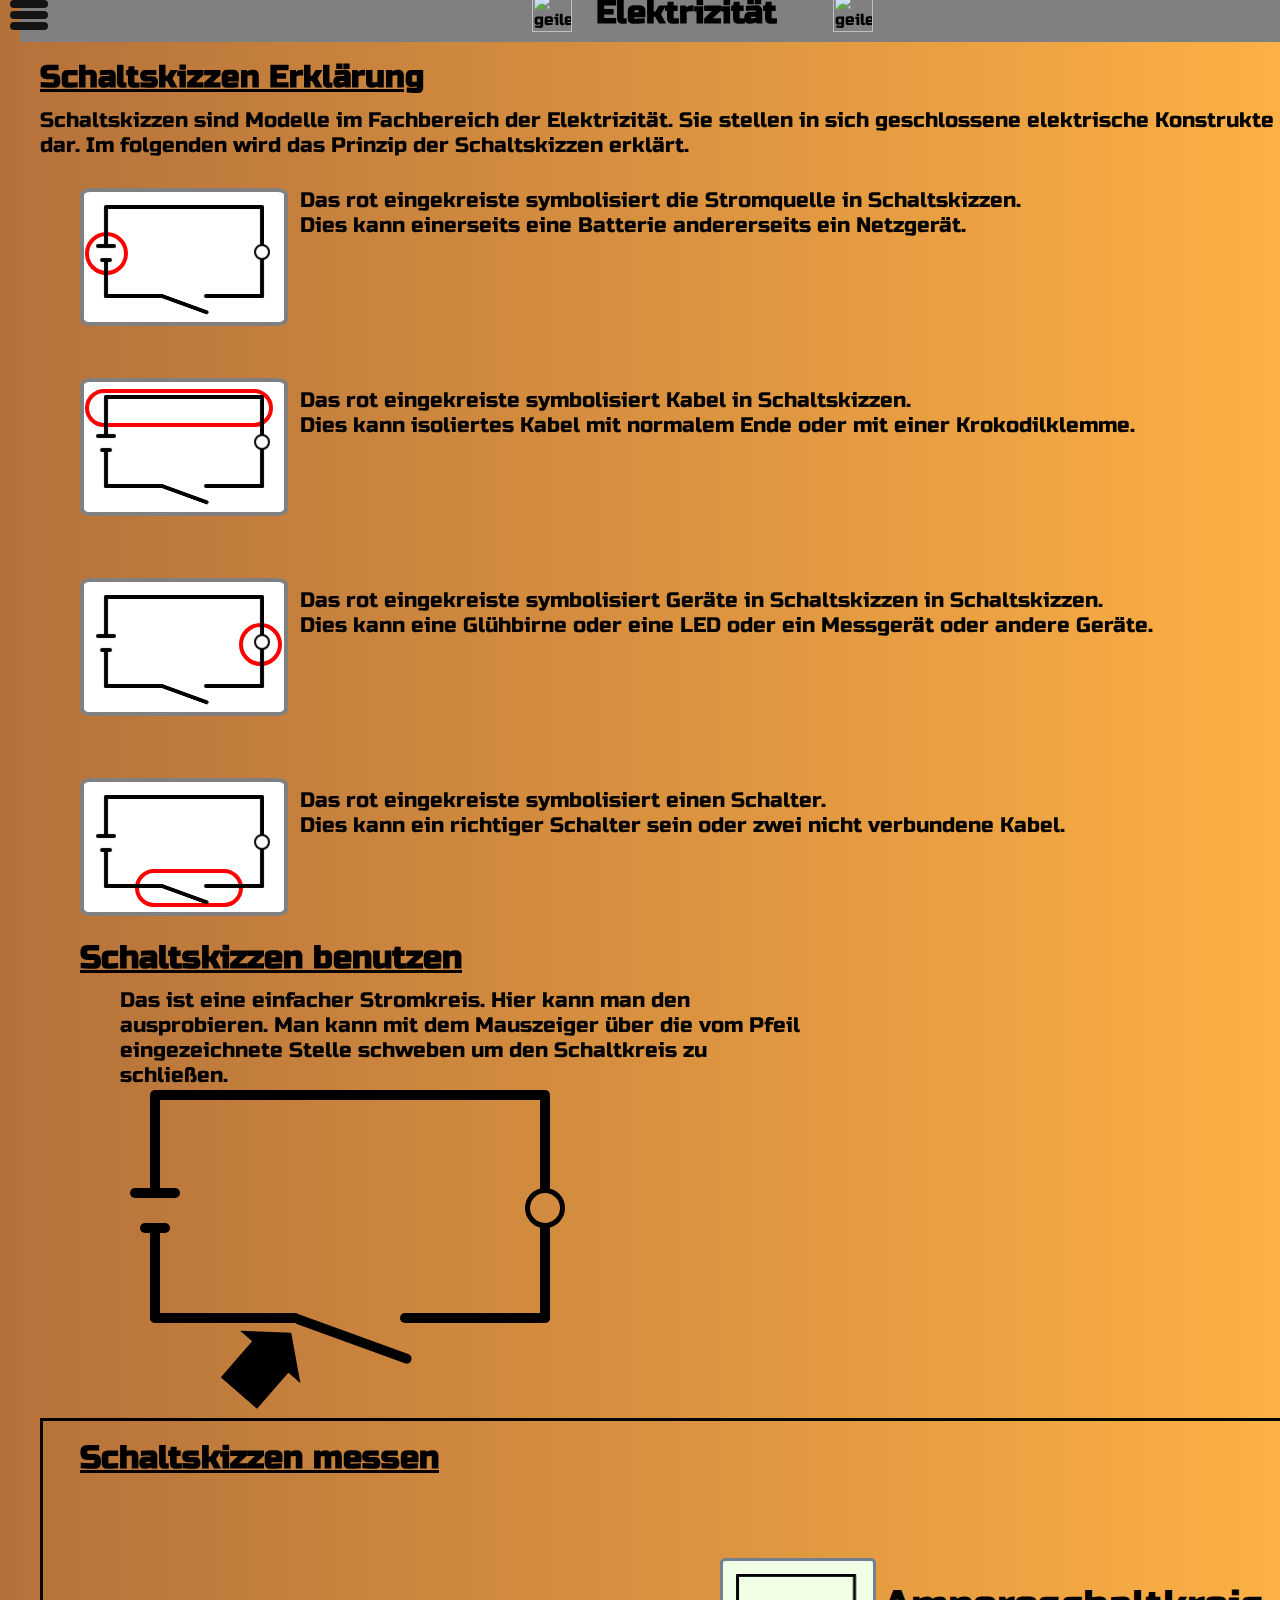
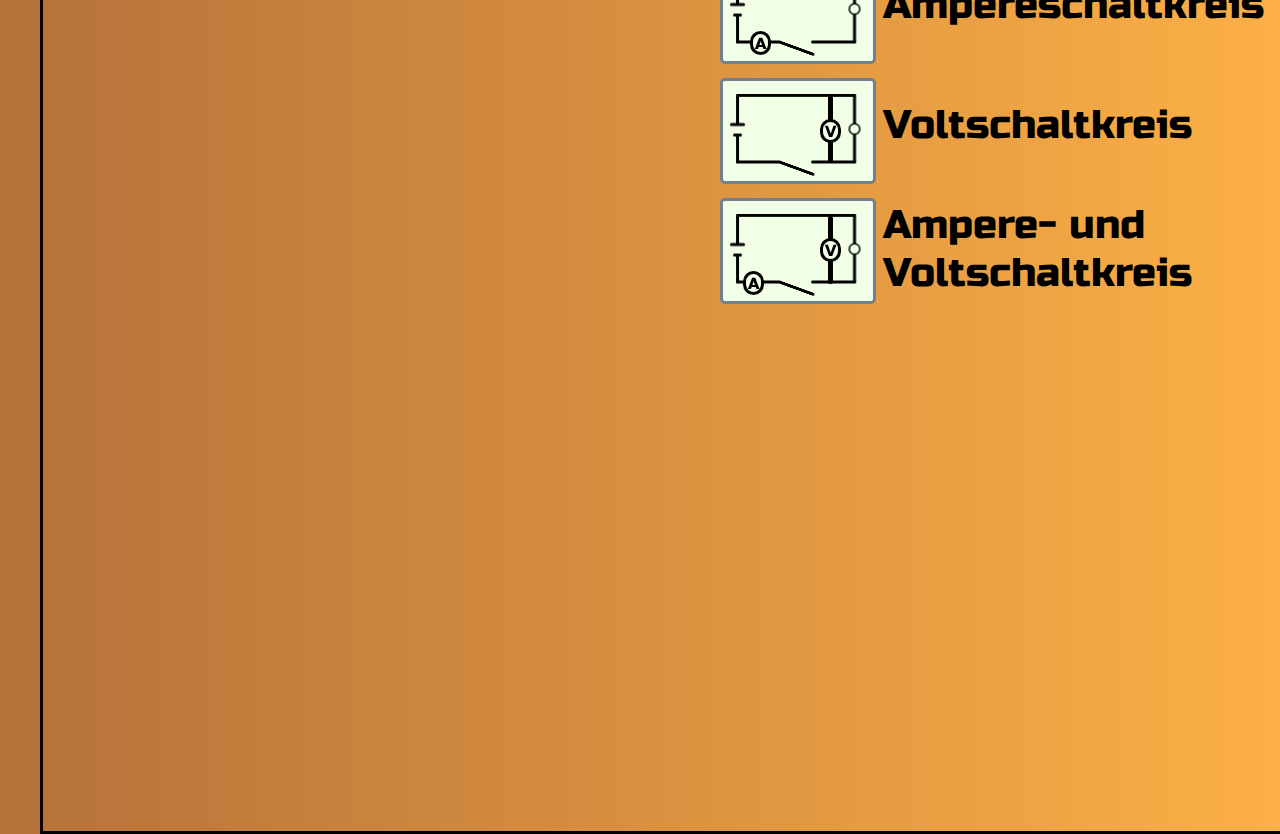
==== commit f83b7bc2: "Update index.html" ====
--- a/index.html
+++ b/index.html
@@ -20,25 +20,25 @@
     </br>
     </br>
     </br>
-    </br><a class="margin-left" href="#one">Schaltskizzen     Erklärung</a>
-    </br>
-    </br>
-    </br>
-    </br>
-    </br>
-    </br><a class="margin-left" href="#two">Schaltskizzen benutzen</a>
-    </br>
-    </br>
-    </br>
-    </br>
-    </br>
-    </br><a class="margin-left" href="#two">Schaltskizzen messen</a>
-</br>
-    </br>
-    </br>
-    </br>
-    </br>
-    </br><a class="margin-left" href="impressum.html">Impressum</a>
+    </br><a class="margin-left" href="#schaltskizzenerklaerung">Schaltskizzen     Erklärung</a>
+    </br>
+    </br>
+    </br>
+    </br>
+    </br>
+    </br><a class="margin-left" href="#schaltskizzenbenutzen">Schaltskizzen benutzen</a>
+    <br>
+    <br>
+    <br>
+    <br>
+    <br>
+</br><a class="margin-left" href="#schaltskizzenmessen">Schaltkreise messen</a></br>
+<br>
+    <br>
+    <br>
+    <br>
+    <br>
+<a class="margin-left" href="impressum.html">Impressum</a>
   </div>
   </div>
   <div class="background">
@@ -46,6 +46,8 @@
     <h1> Elektrizität </h1>
     <img class="blitzrechts" src="https://image.ibb.co/jpz4BJ/index2.png" alt="geiler Blitz">
   </div>
+<div id="schaltskizzenerklaerung">
+</div>
   <h2>
     <p class="top" id="one">Schaltskizzen Erklärung</p>
   </h2>
@@ -183,6 +185,8 @@
       <div class="lampe">
       </div>
     </div>
+  <div id="schaltskizzenbenutzen">
+</div>
   <h1 class="demonstration" id="two">Schaltskizzen benutzen</h1>
   <p class="demonstration">Das ist eine einfacher Stromkreis. Hier kann man den ausprobieren. Man kann mit dem Mauszeiger über die vom Pfeil eingezeichnete Stelle schweben um den Schaltkreis zu schließen.</p>
       <div class="test">
@@ -215,7 +219,13 @@
     </div>
   <div class="borderschaltkreisemessen">
 </div>
-  <h1 class="demonstration1" id="three">Schaltkreise messen</h1>
+<div id="schaltskizzenmessen">
+</div>
+  <h1 class="demonstration1" id="three">Schaltskizzen messen</h1>
+</br>
+    </br>
+    </br>
+    </br>
    <div class="negativespace">
   </div>
     <input type="checkbox" id="cb2" class="hide" />
@@ -473,4 +483,4 @@
 
 </body>
 
-</html>+</html>
--- a/css/style.css
+++ b/css/style.css
@@ -12,7 +12,7 @@
   min-height: 110%;
   margin-top: -8px;
   margin-left: -10px;
-  background-color: gray;
+  background-color:rgb(180,80,58);
   position: fixed;
   z-index: 1;
   margin-left:-40px;
@@ -83,11 +83,11 @@
   margin-top: 3px;
 }
 .background {
-  background-color: gray;
+  background-color:rgb(180,80,58);
   width: 110%;
   height: 53px;
   margin-left: -20px;
-  margin-top: -19px;
+  margin-top: -20px;
   position: fixed;
   z-index: 2;
   margin-left:-60px;
@@ -389,6 +389,7 @@
   border:5px solid gray;
   border-radius: 25px;
   padding-left:340px;
+  background-color:white;
 }
 .einfacherschaltkreisdergeraet7 {
   position: absolute;
@@ -418,6 +419,7 @@
   border:5px solid gray;
   border-radius: 25px;
   padding-left:340px;
+  background-color:white;
 }
 .ampereschaltkreis{
   font-size:24px;
@@ -528,12 +530,14 @@
   background-position: center;
   background-repeat: no-repeat;
   background-size: cover;
-  min-height: 200%;
+  height:252%;
   font-family: 'Russo One', sans-serif;
-  margin-left:30px;
 }
 body {
   font-size: 100%;
+  margin-left:40px;
+  background: rgb(180,113,58);
+background: linear-gradient(90deg, rgba(180,113,58,1) 0%, rgba(252,176,69,1) 100%);
 }
 p {
   font-size: 1.3em;
@@ -585,12 +589,14 @@
   border: 4px solid red;
 }
 .bord{
-  border: 2px solid gray;
+  border: 4px solid gray;
+  border-radius:5%;
   width: 200px;
   height:130px;
   position:absolute;
   margin-top:180px;
   margin-left:40px;
+  background-color:white;
   
 }
 p.stromquelle{
@@ -649,15 +655,14 @@
   width:500px;  
 }
 h1.demonstration1{
-  margin-top:870px;
+  margin-top:840px;
   position: absolute;
   margin-left: 40px;
   text-decoration: underline;
   width:500px;  
-
 }
 .negativespace{
-  margin-bottom:-150px;
+  margin-bottom:-225px;
 }
 p.demonstration{
   margin-top: 390px;
@@ -716,6 +721,33 @@
   margin-top:-390px;
 }
 tr:hover {background-color:#f5f5f5;}
+#schaltskizzenerklaerung{
+  width:100px;
+  height:10px;
+  background-color:rgba(0,0,0,0);
+  z-index:2;
+  position:absolute;
+  margin-left:10px;
+  margin-top:-10px;
+}
+#schaltskizzenbenutzen{
+  width:100px;
+  height:10px;
+  background-color:rgba(0,0,0,0);
+  z-index:2;
+  position:absolute;
+  margin-left:10px;
+  margin-top:280px;
+}
+#schaltskizzenmessen{
+  width:100px;
+  height:10px;
+  background-color:rgba(0,0,0,0);
+  z-index:2;
+  position:absolute;
+  margin-left:10px;
+  margin-top:760px;
+}
 @media only screen and (max-width: 1280px) {
   .a {
   width: 40px;
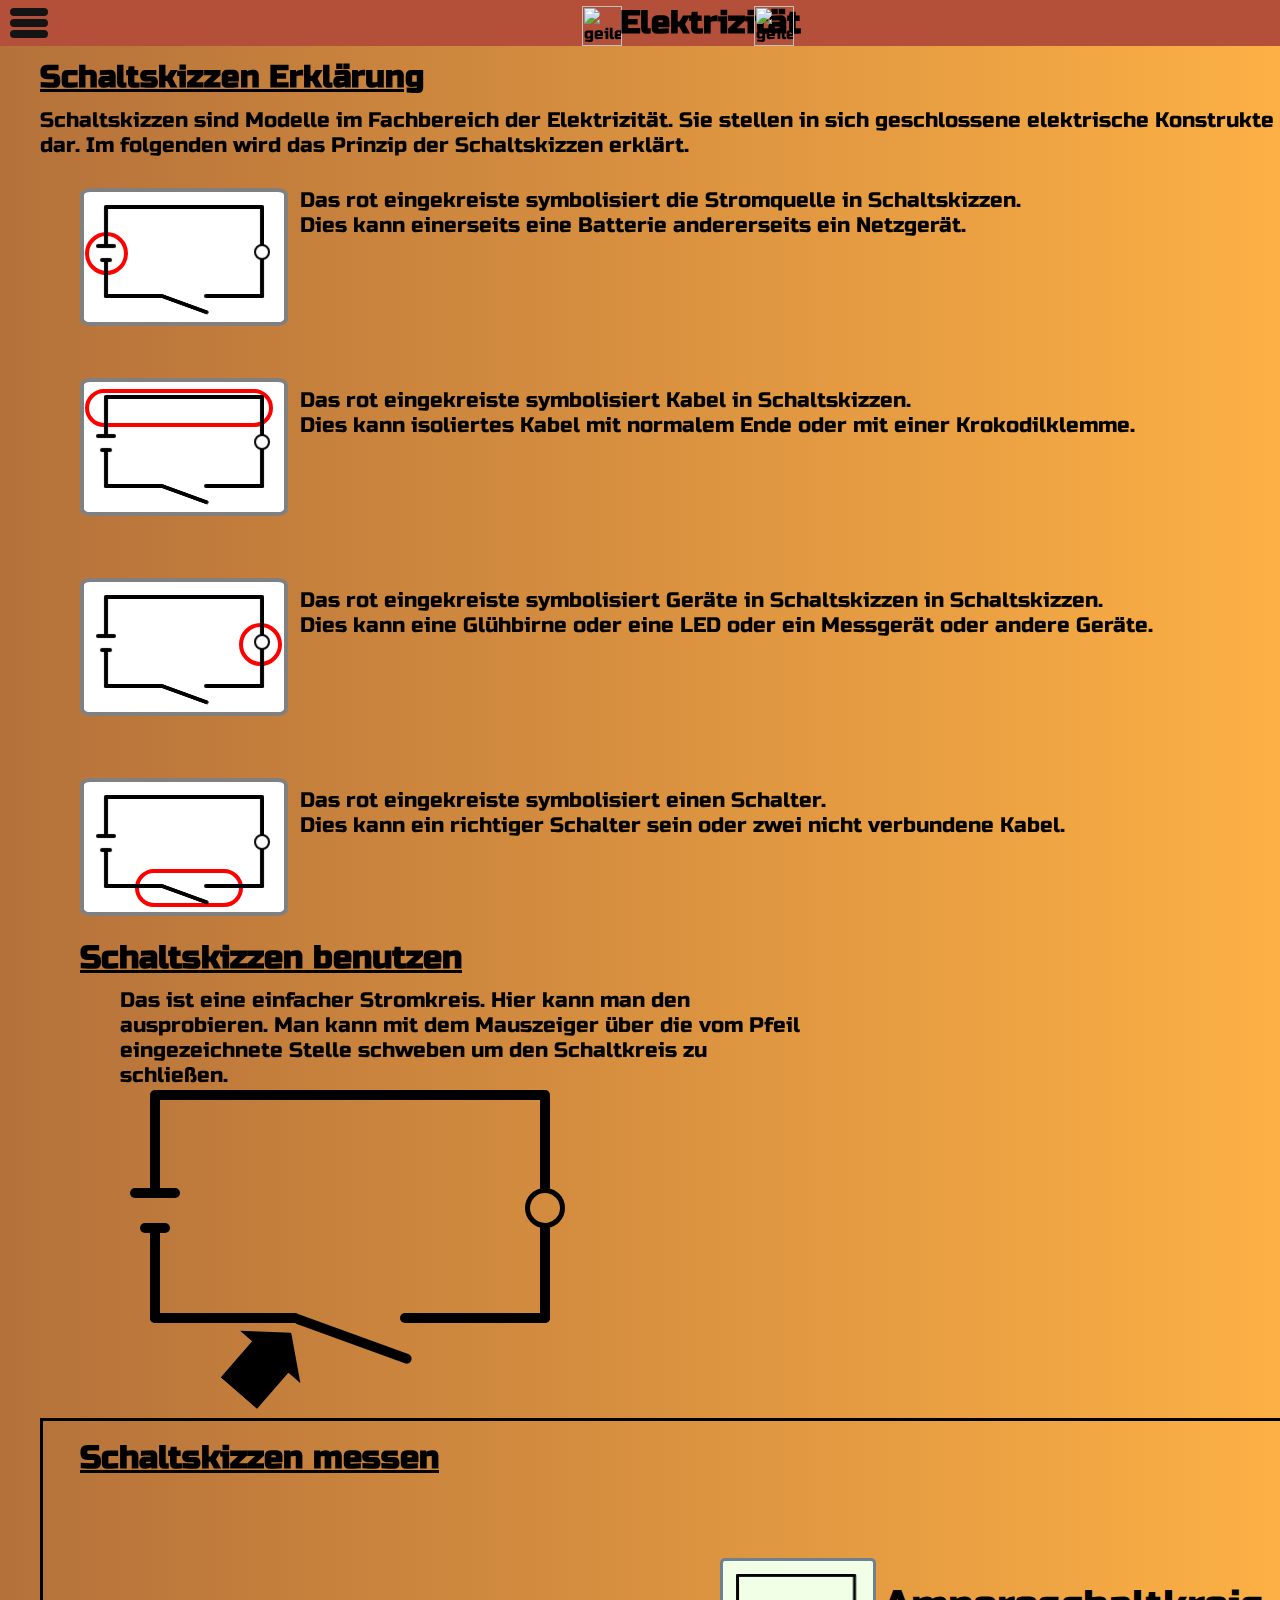
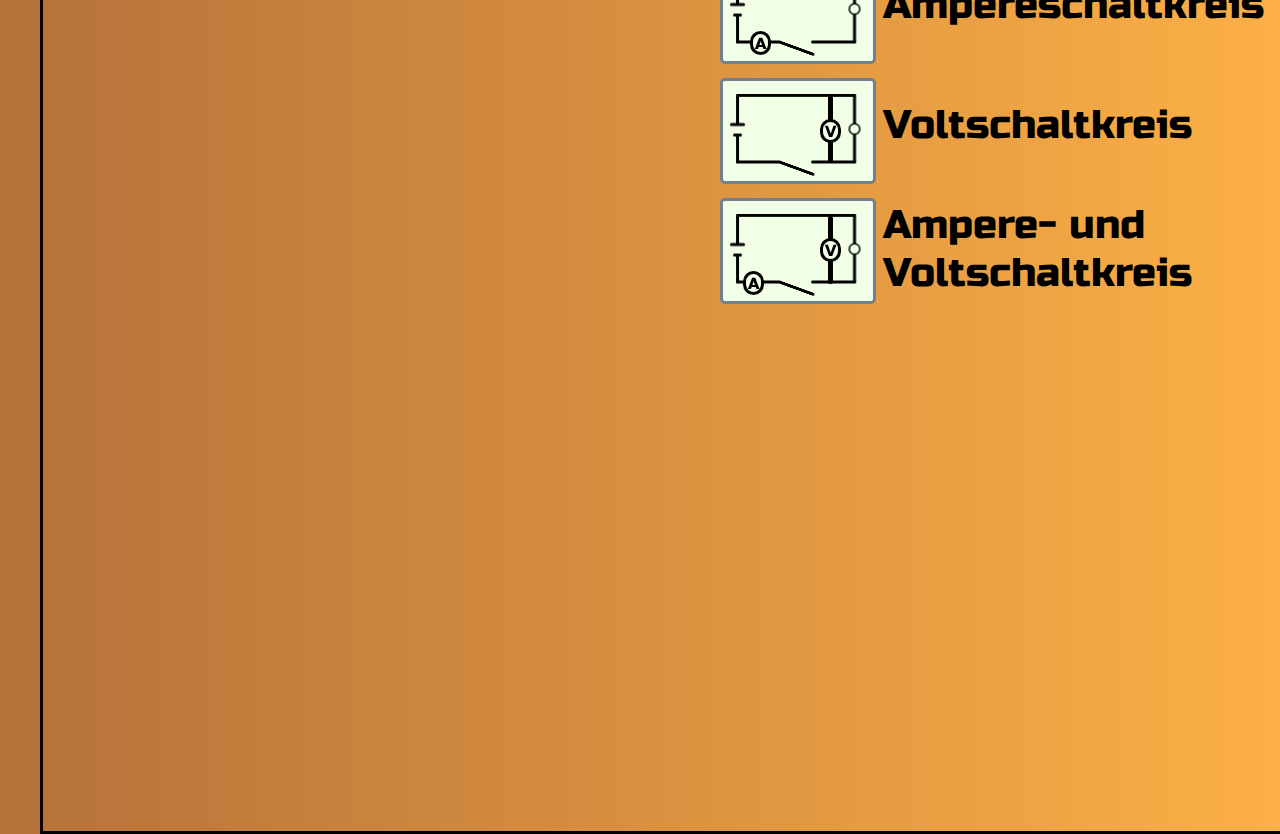
==== commit 291fd070: "Update index.html" ====
--- a/index.html
+++ b/index.html
@@ -2,7 +2,7 @@
 
 <head>
   <meta charset="UTF-8">
-  <title>A Pen by Tim Kantor</title>
+  <title>Schaltkreise - Physik</title>
   <link rel="stylesheet" href="css/style.css">
   <link href="https://fonts.googleapis.com/css?family=Cinzel|Monoton|Russo+One" rel="stylesheet">
 </head>
--- a/css/style.css
+++ b/css/style.css
@@ -782,3 +782,40 @@
   z-index: 2;
 }
 }
+@media only screen and (max-width: 1920px) {
+  .a {
+    width: 50px;
+    height:50px;
+    z-index: 3;
+    position: fixed;
+    margin-top: 0px;
+    margin-left:-30px;
+}
+  h1 {
+    margin-left: 50%;
+    position: fixed;
+    margin-top: 10px;
+}
+  .blitzlinks {
+    width: 40px;
+    position: fixed;
+    margin-left: 47%;
+    margin-top: 13px;
+}
+  .blitzrechts {
+    width: 40px;
+    position: fixed;
+    margin-left: 60.5%;
+    margin-top: 13px;
+}
+  .background {
+    background-color:rgb(180,80,58);
+    width: 110%;
+    height: 53px;
+    margin-left: -20px;
+    margin-top: -15px;
+    position: fixed;
+    z-index: 2;
+    margin-left:-60px;
+}
+}
